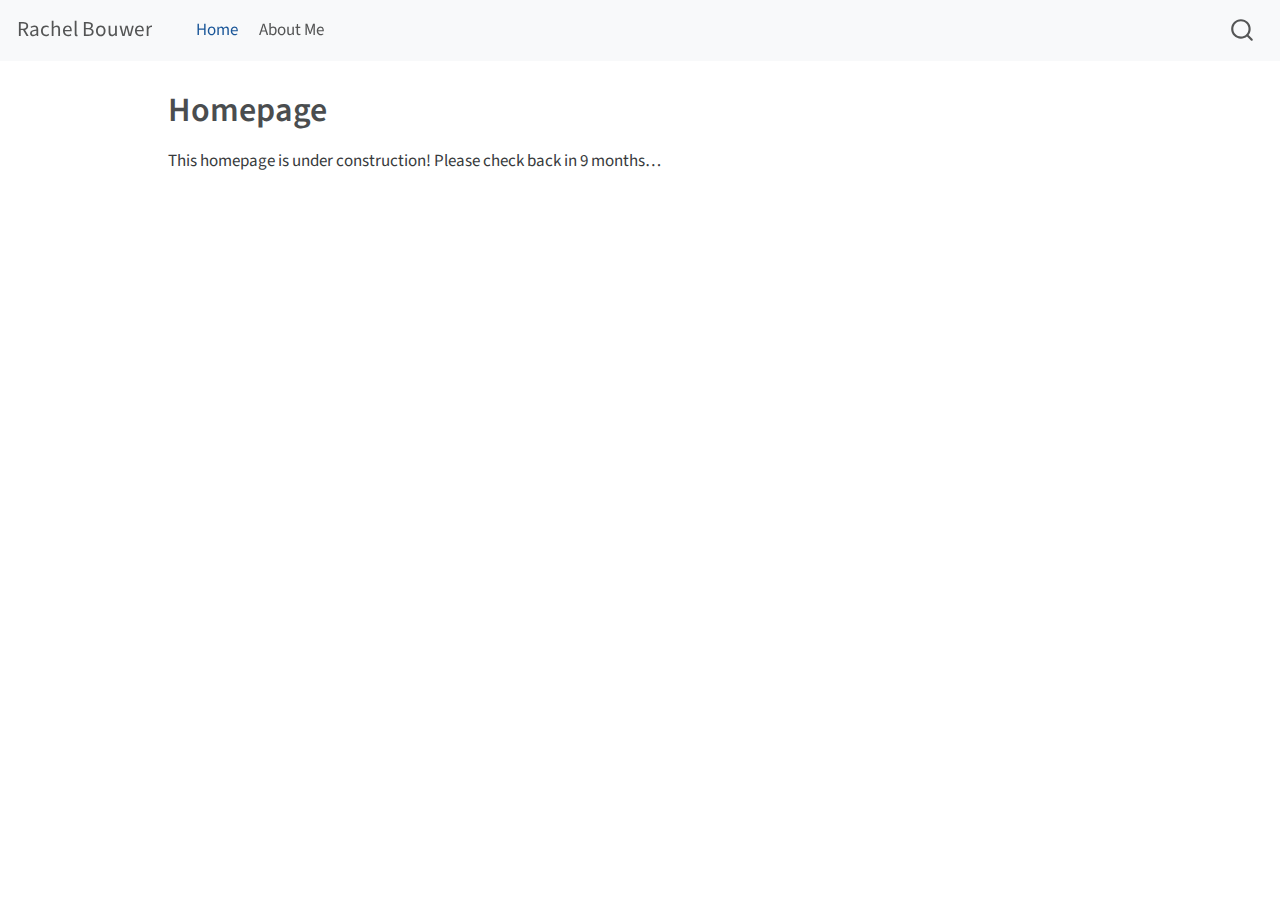
==== docs/index.html @ 9bdb4a8a "my first commit for my first website" ====
<!DOCTYPE html>
<html xmlns="http://www.w3.org/1999/xhtml" lang="en" xml:lang="en"><head>

<meta charset="utf-8">
<meta name="generator" content="quarto-1.3.450">

<meta name="viewport" content="width=device-width, initial-scale=1.0, user-scalable=yes">


<title>Rachel Bouwer - Homepage</title>
<style>
code{white-space: pre-wrap;}
span.smallcaps{font-variant: small-caps;}
div.columns{display: flex; gap: min(4vw, 1.5em);}
div.column{flex: auto; overflow-x: auto;}
div.hanging-indent{margin-left: 1.5em; text-indent: -1.5em;}
ul.task-list{list-style: none;}
ul.task-list li input[type="checkbox"] {
  width: 0.8em;
  margin: 0 0.8em 0.2em -1em; /* quarto-specific, see https://github.com/quarto-dev/quarto-cli/issues/4556 */ 
  vertical-align: middle;
}
</style>


<script src="site_libs/quarto-nav/quarto-nav.js"></script>
<script src="site_libs/quarto-nav/headroom.min.js"></script>
<script src="site_libs/clipboard/clipboard.min.js"></script>
<script src="site_libs/quarto-search/autocomplete.umd.js"></script>
<script src="site_libs/quarto-search/fuse.min.js"></script>
<script src="site_libs/quarto-search/quarto-search.js"></script>
<meta name="quarto:offset" content="./">
<script src="site_libs/quarto-html/quarto.js"></script>
<script src="site_libs/quarto-html/popper.min.js"></script>
<script src="site_libs/quarto-html/tippy.umd.min.js"></script>
<script src="site_libs/quarto-html/anchor.min.js"></script>
<link href="site_libs/quarto-html/tippy.css" rel="stylesheet">
<link href="site_libs/quarto-html/quarto-syntax-highlighting.css" rel="stylesheet" id="quarto-text-highlighting-styles">
<script src="site_libs/bootstrap/bootstrap.min.js"></script>
<link href="site_libs/bootstrap/bootstrap-icons.css" rel="stylesheet">
<link href="site_libs/bootstrap/bootstrap.min.css" rel="stylesheet" id="quarto-bootstrap" data-mode="light">
<script id="quarto-search-options" type="application/json">{
  "location": "navbar",
  "copy-button": false,
  "collapse-after": 3,
  "panel-placement": "end",
  "type": "overlay",
  "limit": 20,
  "language": {
    "search-no-results-text": "No results",
    "search-matching-documents-text": "matching documents",
    "search-copy-link-title": "Copy link to search",
    "search-hide-matches-text": "Hide additional matches",
    "search-more-match-text": "more match in this document",
    "search-more-matches-text": "more matches in this document",
    "search-clear-button-title": "Clear",
    "search-detached-cancel-button-title": "Cancel",
    "search-submit-button-title": "Submit",
    "search-label": "Search"
  }
}</script>


<link rel="stylesheet" href="styles.css">
</head>

<body class="nav-fixed">

<div id="quarto-search-results"></div>
  <header id="quarto-header" class="headroom fixed-top">
    <nav class="navbar navbar-expand-lg navbar-dark ">
      <div class="navbar-container container-fluid">
      <div class="navbar-brand-container">
    <a class="navbar-brand" href="./index.html">
    <span class="navbar-title">Rachel Bouwer</span>
    </a>
  </div>
            <div id="quarto-search" class="" title="Search"></div>
          <button class="navbar-toggler" type="button" data-bs-toggle="collapse" data-bs-target="#navbarCollapse" aria-controls="navbarCollapse" aria-expanded="false" aria-label="Toggle navigation" onclick="if (window.quartoToggleHeadroom) { window.quartoToggleHeadroom(); }">
  <span class="navbar-toggler-icon"></span>
</button>
          <div class="collapse navbar-collapse" id="navbarCollapse">
            <ul class="navbar-nav navbar-nav-scroll me-auto">
  <li class="nav-item">
    <a class="nav-link active" href="./index.html" rel="" target="" aria-current="page">
 <span class="menu-text">Home</span></a>
  </li>  
  <li class="nav-item">
    <a class="nav-link" href="./about.html" rel="" target="">
 <span class="menu-text">About Me</span></a>
  </li>  
</ul>
            <div class="quarto-navbar-tools ms-auto">
</div>
          </div> <!-- /navcollapse -->
      </div> <!-- /container-fluid -->
    </nav>
</header>
<!-- content -->
<div id="quarto-content" class="quarto-container page-columns page-rows-contents page-layout-article page-navbar">
<!-- sidebar -->
<!-- margin-sidebar -->
    <div id="quarto-margin-sidebar" class="sidebar margin-sidebar">
        
    </div>
<!-- main -->
<main class="content" id="quarto-document-content">

<header id="title-block-header" class="quarto-title-block default">
<div class="quarto-title">
<h1 class="title">Homepage</h1>
</div>



<div class="quarto-title-meta">

    
  
    
  </div>
  

</header>

<p>This homepage is under construction! Please check back in 9 months…</p>



</main> <!-- /main -->
<script id="quarto-html-after-body" type="application/javascript">
window.document.addEventListener("DOMContentLoaded", function (event) {
  const toggleBodyColorMode = (bsSheetEl) => {
    const mode = bsSheetEl.getAttribute("data-mode");
    const bodyEl = window.document.querySelector("body");
    if (mode === "dark") {
      bodyEl.classList.add("quarto-dark");
      bodyEl.classList.remove("quarto-light");
    } else {
      bodyEl.classList.add("quarto-light");
      bodyEl.classList.remove("quarto-dark");
    }
  }
  const toggleBodyColorPrimary = () => {
    const bsSheetEl = window.document.querySelector("link#quarto-bootstrap");
    if (bsSheetEl) {
      toggleBodyColorMode(bsSheetEl);
    }
  }
  toggleBodyColorPrimary();  
  const icon = "";
  const anchorJS = new window.AnchorJS();
  anchorJS.options = {
    placement: 'right',
    icon: icon
  };
  anchorJS.add('.anchored');
  const isCodeAnnotation = (el) => {
    for (const clz of el.classList) {
      if (clz.startsWith('code-annotation-')) {                     
        return true;
      }
    }
    return false;
  }
  const clipboard = new window.ClipboardJS('.code-copy-button', {
    text: function(trigger) {
      const codeEl = trigger.previousElementSibling.cloneNode(true);
      for (const childEl of codeEl.children) {
        if (isCodeAnnotation(childEl)) {
          childEl.remove();
        }
      }
      return codeEl.innerText;
    }
  });
  clipboard.on('success', function(e) {
    // button target
    const button = e.trigger;
    // don't keep focus
    button.blur();
    // flash "checked"
    button.classList.add('code-copy-button-checked');
    var currentTitle = button.getAttribute("title");
    button.setAttribute("title", "Copied!");
    let tooltip;
    if (window.bootstrap) {
      button.setAttribute("data-bs-toggle", "tooltip");
      button.setAttribute("data-bs-placement", "left");
      button.setAttribute("data-bs-title", "Copied!");
      tooltip = new bootstrap.Tooltip(button, 
        { trigger: "manual", 
          customClass: "code-copy-button-tooltip",
          offset: [0, -8]});
      tooltip.show();    
    }
    setTimeout(function() {
      if (tooltip) {
        tooltip.hide();
        button.removeAttribute("data-bs-title");
        button.removeAttribute("data-bs-toggle");
        button.removeAttribute("data-bs-placement");
      }
      button.setAttribute("title", currentTitle);
      button.classList.remove('code-copy-button-checked');
    }, 1000);
    // clear code selection
    e.clearSelection();
  });
  function tippyHover(el, contentFn) {
    const config = {
      allowHTML: true,
      content: contentFn,
      maxWidth: 500,
      delay: 100,
      arrow: false,
      appendTo: function(el) {
          return el.parentElement;
      },
      interactive: true,
      interactiveBorder: 10,
      theme: 'quarto',
      placement: 'bottom-start'
    };
    window.tippy(el, config); 
  }
  const noterefs = window.document.querySelectorAll('a[role="doc-noteref"]');
  for (var i=0; i<noterefs.length; i++) {
    const ref = noterefs[i];
    tippyHover(ref, function() {
      // use id or data attribute instead here
      let href = ref.getAttribute('data-footnote-href') || ref.getAttribute('href');
      try { href = new URL(href).hash; } catch {}
      const id = href.replace(/^#\/?/, "");
      const note = window.document.getElementById(id);
      return note.innerHTML;
    });
  }
      let selectedAnnoteEl;
      const selectorForAnnotation = ( cell, annotation) => {
        let cellAttr = 'data-code-cell="' + cell + '"';
        let lineAttr = 'data-code-annotation="' +  annotation + '"';
        const selector = 'span[' + cellAttr + '][' + lineAttr + ']';
        return selector;
      }
      const selectCodeLines = (annoteEl) => {
        const doc = window.document;
        const targetCell = annoteEl.getAttribute("data-target-cell");
        const targetAnnotation = annoteEl.getAttribute("data-target-annotation");
        const annoteSpan = window.document.querySelector(selectorForAnnotation(targetCell, targetAnnotation));
        const lines = annoteSpan.getAttribute("data-code-lines").split(",");
        const lineIds = lines.map((line) => {
          return targetCell + "-" + line;
        })
        let top = null;
        let height = null;
        let parent = null;
        if (lineIds.length > 0) {
            //compute the position of the single el (top and bottom and make a div)
            const el = window.document.getElementById(lineIds[0]);
            top = el.offsetTop;
            height = el.offsetHeight;
            parent = el.parentElement.parentElement;
          if (lineIds.length > 1) {
            const lastEl = window.document.getElementById(lineIds[lineIds.length - 1]);
            const bottom = lastEl.offsetTop + lastEl.offsetHeight;
            height = bottom - top;
          }
          if (top !== null && height !== null && parent !== null) {
            // cook up a div (if necessary) and position it 
            let div = window.document.getElementById("code-annotation-line-highlight");
            if (div === null) {
              div = window.document.createElement("div");
              div.setAttribute("id", "code-annotation-line-highlight");
              div.style.position = 'absolute';
              parent.appendChild(div);
            }
            div.style.top = top - 2 + "px";
            div.style.height = height + 4 + "px";
            let gutterDiv = window.document.getElementById("code-annotation-line-highlight-gutter");
            if (gutterDiv === null) {
              gutterDiv = window.document.createElement("div");
              gutterDiv.setAttribute("id", "code-annotation-line-highlight-gutter");
              gutterDiv.style.position = 'absolute';
              const codeCell = window.document.getElementById(targetCell);
              const gutter = codeCell.querySelector('.code-annotation-gutter');
              gutter.appendChild(gutterDiv);
            }
            gutterDiv.style.top = top - 2 + "px";
            gutterDiv.style.height = height + 4 + "px";
          }
          selectedAnnoteEl = annoteEl;
        }
      };
      const unselectCodeLines = () => {
        const elementsIds = ["code-annotation-line-highlight", "code-annotation-line-highlight-gutter"];
        elementsIds.forEach((elId) => {
          const div = window.document.getElementById(elId);
          if (div) {
            div.remove();
          }
        });
        selectedAnnoteEl = undefined;
      };
      // Attach click handler to the DT
      const annoteDls = window.document.querySelectorAll('dt[data-target-cell]');
      for (const annoteDlNode of annoteDls) {
        annoteDlNode.addEventListener('click', (event) => {
          const clickedEl = event.target;
          if (clickedEl !== selectedAnnoteEl) {
            unselectCodeLines();
            const activeEl = window.document.querySelector('dt[data-target-cell].code-annotation-active');
            if (activeEl) {
              activeEl.classList.remove('code-annotation-active');
            }
            selectCodeLines(clickedEl);
            clickedEl.classList.add('code-annotation-active');
          } else {
            // Unselect the line
            unselectCodeLines();
            clickedEl.classList.remove('code-annotation-active');
          }
        });
      }
  const findCites = (el) => {
    const parentEl = el.parentElement;
    if (parentEl) {
      const cites = parentEl.dataset.cites;
      if (cites) {
        return {
          el,
          cites: cites.split(' ')
        };
      } else {
        return findCites(el.parentElement)
      }
    } else {
      return undefined;
    }
  };
  var bibliorefs = window.document.querySelectorAll('a[role="doc-biblioref"]');
  for (var i=0; i<bibliorefs.length; i++) {
    const ref = bibliorefs[i];
    const citeInfo = findCites(ref);
    if (citeInfo) {
      tippyHover(citeInfo.el, function() {
        var popup = window.document.createElement('div');
        citeInfo.cites.forEach(function(cite) {
          var citeDiv = window.document.createElement('div');
          citeDiv.classList.add('hanging-indent');
          citeDiv.classList.add('csl-entry');
          var biblioDiv = window.document.getElementById('ref-' + cite);
          if (biblioDiv) {
            citeDiv.innerHTML = biblioDiv.innerHTML;
          }
          popup.appendChild(citeDiv);
        });
        return popup.innerHTML;
      });
    }
  }
});
</script>
</div> <!-- /content -->



</body></html>
---- docs/site_libs/quarto-html/tippy.css ----
.tippy-box[data-animation=fade][data-state=hidden]{opacity:0}[data-tippy-root]{max-width:calc(100vw - 10px)}.tippy-box{position:relative;background-color:#333;color:#fff;border-radius:4px;font-size:14px;line-height:1.4;white-space:normal;outline:0;transition-property:transform,visibility,opacity}.tippy-box[data-placement^=top]>.tippy-arrow{bottom:0}.tippy-box[data-placement^=top]>.tippy-arrow:before{bottom:-7px;left:0;border-width:8px 8px 0;border-top-color:initial;transform-origin:center top}.tippy-box[data-placement^=bottom]>.tippy-arrow{top:0}.tippy-box[data-placement^=bottom]>.tippy-arrow:before{top:-7px;left:0;border-width:0 8px 8px;border-bottom-color:initial;transform-origin:center bottom}.tippy-box[data-placement^=left]>.tippy-arrow{right:0}.tippy-box[data-placement^=left]>.tippy-arrow:before{border-width:8px 0 8px 8px;border-left-color:initial;right:-7px;transform-origin:center left}.tippy-box[data-placement^=right]>.tippy-arrow{left:0}.tippy-box[data-placement^=right]>.tippy-arrow:before{left:-7px;border-width:8px 8px 8px 0;border-right-color:initial;transform-origin:center right}.tippy-box[data-inertia][data-state=visible]{transition-timing-function:cubic-bezier(.54,1.5,.38,1.11)}.tippy-arrow{width:16px;height:16px;color:#333}.tippy-arrow:before{content:"";position:absolute;border-color:transparent;border-style:solid}.tippy-content{position:relative;padding:5px 9px;z-index:1}
---- docs/site_libs/quarto-html/quarto-syntax-highlighting.css ----
/* quarto syntax highlight colors */
:root {
  --quarto-hl-ot-color: #003B4F;
  --quarto-hl-at-color: #657422;
  --quarto-hl-ss-color: #20794D;
  --quarto-hl-an-color: #5E5E5E;
  --quarto-hl-fu-color: #4758AB;
  --quarto-hl-st-color: #20794D;
  --quarto-hl-cf-color: #003B4F;
  --quarto-hl-op-color: #5E5E5E;
  --quarto-hl-er-color: #AD0000;
  --quarto-hl-bn-color: #AD0000;
  --quarto-hl-al-color: #AD0000;
  --quarto-hl-va-color: #111111;
  --quarto-hl-bu-color: inherit;
  --quarto-hl-ex-color: inherit;
  --quarto-hl-pp-color: #AD0000;
  --quarto-hl-in-color: #5E5E5E;
  --quarto-hl-vs-color: #20794D;
  --quarto-hl-wa-color: #5E5E5E;
  --quarto-hl-do-color: #5E5E5E;
  --quarto-hl-im-color: #00769E;
  --quarto-hl-ch-color: #20794D;
  --quarto-hl-dt-color: #AD0000;
  --quarto-hl-fl-color: #AD0000;
  --quarto-hl-co-color: #5E5E5E;
  --quarto-hl-cv-color: #5E5E5E;
  --quarto-hl-cn-color: #8f5902;
  --quarto-hl-sc-color: #5E5E5E;
  --quarto-hl-dv-color: #AD0000;
  --quarto-hl-kw-color: #003B4F;
}

/* other quarto variables */
:root {
  --quarto-font-monospace: SFMono-Regular, Menlo, Monaco, Consolas, "Liberation Mono", "Courier New", monospace;
}

pre > code.sourceCode > span {
  color: #003B4F;
}

code span {
  color: #003B4F;
}

code.sourceCode > span {
  color: #003B4F;
}

div.sourceCode,
div.sourceCode pre.sourceCode {
  color: #003B4F;
}

code span.ot {
  color: #003B4F;
  font-style: inherit;
}

code span.at {
  color: #657422;
  font-style: inherit;
}

code span.ss {
  color: #20794D;
  font-style: inherit;
}

code span.an {
  color: #5E5E5E;
  font-style: inherit;
}

code span.fu {
  color: #4758AB;
  font-style: inherit;
}

code span.st {
  color: #20794D;
  font-style: inherit;
}

code span.cf {
  color: #003B4F;
  font-style: inherit;
}

code span.op {
  color: #5E5E5E;
  font-style: inherit;
}

code span.er {
  color: #AD0000;
  font-style: inherit;
}

code span.bn {
  color: #AD0000;
  font-style: inherit;
}

code span.al {
  color: #AD0000;
  font-style: inherit;
}

code span.va {
  color: #111111;
  font-style: inherit;
}

code span.bu {
  font-style: inherit;
}

code span.ex {
  font-style: inherit;
}

code span.pp {
  color: #AD0000;
  font-style: inherit;
}

code span.in {
  color: #5E5E5E;
  font-style: inherit;
}

code span.vs {
  color: #20794D;
  font-style: inherit;
}

code span.wa {
  color: #5E5E5E;
  font-style: italic;
}

code span.do {
  color: #5E5E5E;
  font-style: italic;
}

code span.im {
  color: #00769E;
  font-style: inherit;
}

code span.ch {
  color: #20794D;
  font-style: inherit;
}

code span.dt {
  color: #AD0000;
  font-style: inherit;
}

code span.fl {
  color: #AD0000;
  font-style: inherit;
}

code span.co {
  color: #5E5E5E;
  font-style: inherit;
}

code span.cv {
  color: #5E5E5E;
  font-style: italic;
}

code span.cn {
  color: #8f5902;
  font-style: inherit;
}

code span.sc {
  color: #5E5E5E;
  font-style: inherit;
}

code span.dv {
  color: #AD0000;
  font-style: inherit;
}

code span.kw {
  color: #003B4F;
  font-style: inherit;
}

.prevent-inlining {
  content: "</";
}

/*# sourceMappingURL=debc5d5d77c3f9108843748ff7464032.css.map */
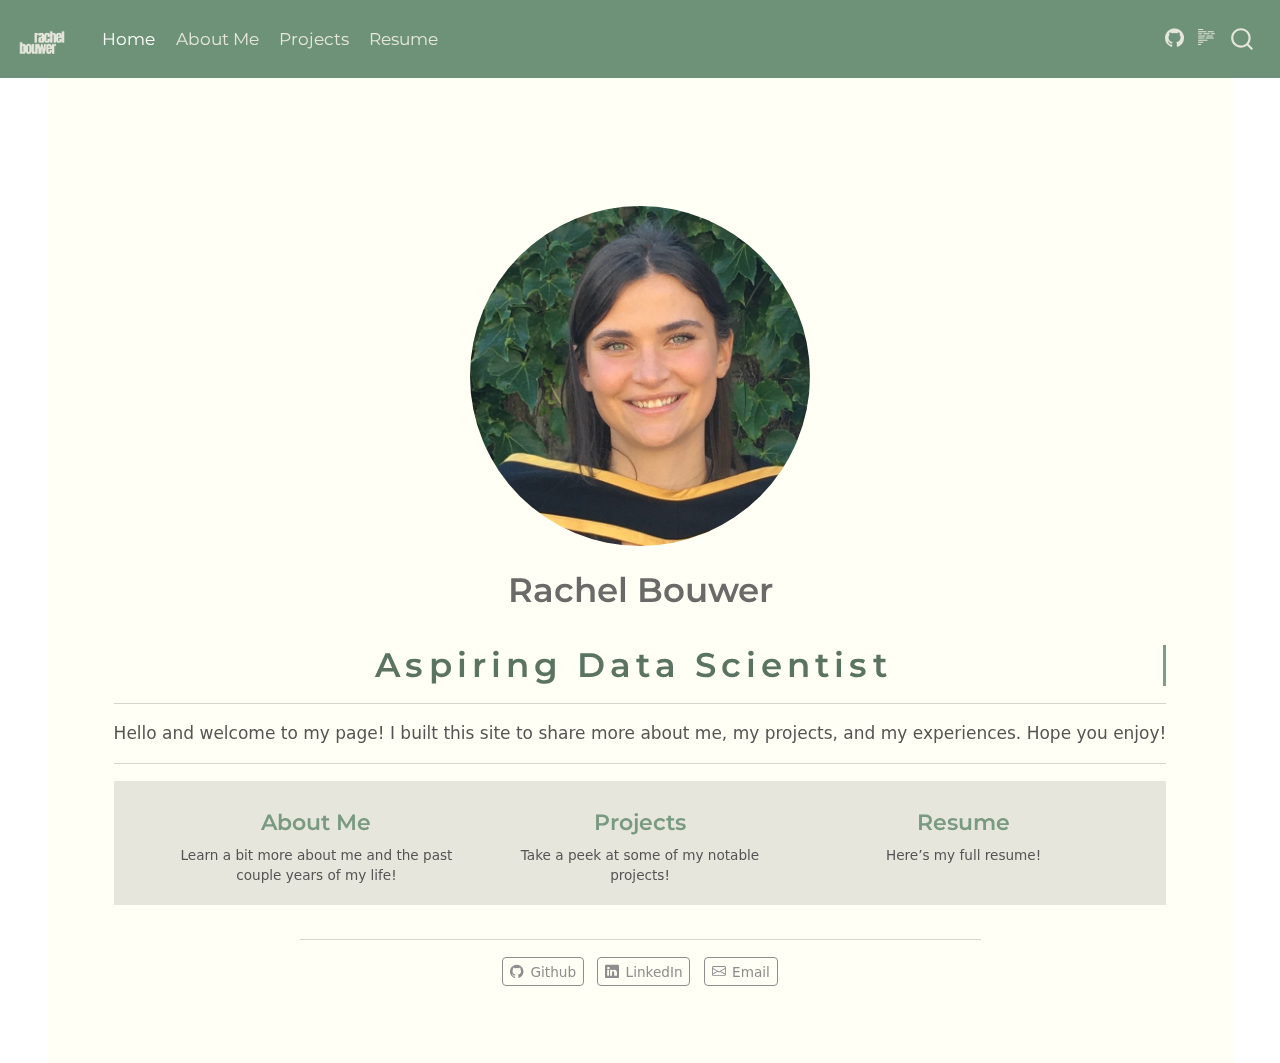
==== commit 98f388ad: "fixed linkedin link" ====
--- a/docs/index.html
+++ b/docs/index.html
@@ -7,7 +7,7 @@
 <meta name="viewport" content="width=device-width, initial-scale=1.0, user-scalable=yes">
 
 
-<title>Rachel Bouwer - Homepage</title>
+<title>Rachel Bouwer</title>
 <style>
 code{white-space: pre-wrap;}
 span.smallcaps{font-variant: small-caps;}
@@ -30,10 +30,10 @@
 <script src="site_libs/quarto-search/fuse.min.js"></script>
 <script src="site_libs/quarto-search/quarto-search.js"></script>
 <meta name="quarto:offset" content="./">
+<link href="./images/logo.png" rel="icon" type="image/png">
 <script src="site_libs/quarto-html/quarto.js"></script>
 <script src="site_libs/quarto-html/popper.min.js"></script>
 <script src="site_libs/quarto-html/tippy.umd.min.js"></script>
-<script src="site_libs/quarto-html/anchor.min.js"></script>
 <link href="site_libs/quarto-html/tippy.css" rel="stylesheet">
 <link href="site_libs/quarto-html/quarto-syntax-highlighting.css" rel="stylesheet" id="quarto-text-highlighting-styles">
 <script src="site_libs/bootstrap/bootstrap.min.js"></script>
@@ -71,8 +71,8 @@
     <nav class="navbar navbar-expand-lg navbar-dark ">
       <div class="navbar-container container-fluid">
       <div class="navbar-brand-container">
-    <a class="navbar-brand" href="./index.html">
-    <span class="navbar-title">Rachel Bouwer</span>
+    <a href="./index.html" class="navbar-brand navbar-brand-logo">
+    <img src="./images/logo.png" alt="Rachel Bouwer's Personal Website" class="navbar-logo">
     </a>
   </div>
             <div id="quarto-search" class="" title="Search"></div>
@@ -89,45 +89,97 @@
     <a class="nav-link" href="./about.html" rel="" target="">
  <span class="menu-text">About Me</span></a>
   </li>  
+  <li class="nav-item">
+    <a class="nav-link" href="./projects.html" rel="" target="">
+ <span class="menu-text">Projects</span></a>
+  </li>  
+  <li class="nav-item">
+    <a class="nav-link" href="./resume.html" rel="" target="">
+ <span class="menu-text">Resume</span></a>
+  </li>  
 </ul>
-            <div class="quarto-navbar-tools ms-auto">
+            <ul class="navbar-nav navbar-nav-scroll ms-auto">
+  <li class="nav-item compact">
+    <a class="nav-link" href="https://www.github.com/rbouwer" rel="" target=""><i class="bi bi-github" role="img">
+</i> 
+ <span class="menu-text"></span></a>
+  </li>  
+</ul>
+            <div class="quarto-navbar-tools">
+  <a href="" class="quarto-reader-toggle quarto-navigation-tool px-1" onclick="window.quartoToggleReader(); return false;" title="Toggle reader mode">
+  <div class="quarto-reader-toggle-btn">
+  <i class="bi"></i>
+  </div>
+</a>
 </div>
           </div> <!-- /navcollapse -->
       </div> <!-- /container-fluid -->
     </nav>
 </header>
 <!-- content -->
-<div id="quarto-content" class="quarto-container page-columns page-rows-contents page-layout-article page-navbar">
+<div id="quarto-content" class="quarto-container page-columns page-rows-contents page-layout-full page-navbar">
 <!-- sidebar -->
 <!-- margin-sidebar -->
-    <div id="quarto-margin-sidebar" class="sidebar margin-sidebar">
-        
-    </div>
+    
 <!-- main -->
-<main class="content" id="quarto-document-content">
-
-<header id="title-block-header" class="quarto-title-block default">
+<div class="quarto-about-jolla column-page">
+  <img src="images/headshot.jpeg" class="about-image
+  round " style="height: 20em; width: 20em;">
+ <header id="title-block-header" class="quarto-title-block default">
 <div class="quarto-title">
-<h1 class="title">Homepage</h1>
-</div>
-
-
-
+<h1 class="title">Rachel Bouwer</h1>
+</div>
 <div class="quarto-title-meta">
-
-    
-  
-    
   </div>
-  
-
-</header>
-
-<p>This homepage is under construction! Please check back in 9 months…</p>
-
-
-
-</main> <!-- /main -->
+</header><main class="content column-page" id="quarto-document-content">
+<section id="aspiring-data-scientist" class="level1 typewriter">
+<h1>Aspiring Data Scientist</h1>
+</section>
+<hr>
+<p>Hello and welcome to my page! I built this site to share more about me, my projects, and my experiences. Hope you enjoy!</p>
+<hr>
+<div class="mainbox">
+<div style="padding-left: 10px; padding-right: 10px; display: inline-block;">
+<div class="quarto-layout-panel">
+<div class="quarto-layout-row quarto-layout-valign-top">
+<section id="about-me" class="level3 quarto-layout-cell" style="flex-basis: 33.3%;justify-content: center;">
+<h3 data-anchor-id="about-me"><a href="./about.html">About Me</a></h3>
+<p>Learn a bit more about me and the past couple years of my life!</p>
+</section>
+<section id="projects" class="level3 quarto-layout-cell" style="flex-basis: 33.3%;justify-content: center;">
+<h3 data-anchor-id="projects"><a href="./projects.html">Projects</a></h3>
+<p>Take a peek at some of my notable projects!</p>
+</section>
+<section id="resume" class="level3 quarto-layout-cell" style="flex-basis: 33.3%;justify-content: center;">
+<h3 data-anchor-id="resume"><a href="./resume.html">Resume</a></h3>
+<p>Here’s my full resume!<br>
+<br>
+</p>
+</section>
+</div>
+</div>
+</div>
+</div>
+
+
+</main> 
+  <hr class="about-sep">
+   <div class="about-links">
+  <a href="https://www.github.com/rbouwer" class="about-link" rel="" target="">
+    <i class="bi bi-github"></i>
+     <span class="about-link-text">Github</span>
+  </a>
+  <a href="https://www.linkedin.com/in/rachel-bouwer/" class="about-link" rel="" target="">
+    <i class="bi bi-linkedin"></i>
+     <span class="about-link-text">LinkedIn</span>
+  </a>
+  <a href="mailto:r.12.bouwer@gmail.com" class="about-link" rel="" target="">
+    <i class="bi bi-envelope"></i>
+     <span class="about-link-text">Email</span>
+  </a>
+</div>
+</div>
+ <!-- /main -->
 <script id="quarto-html-after-body" type="application/javascript">
 window.document.addEventListener("DOMContentLoaded", function (event) {
   const toggleBodyColorMode = (bsSheetEl) => {
@@ -148,13 +200,6 @@
     }
   }
   toggleBodyColorPrimary();  
-  const icon = "";
-  const anchorJS = new window.AnchorJS();
-  anchorJS.options = {
-    placement: 'right',
-    icon: icon
-  };
-  anchorJS.add('.anchored');
   const isCodeAnnotation = (el) => {
     for (const clz of el.classList) {
       if (clz.startsWith('code-annotation-')) {                     
